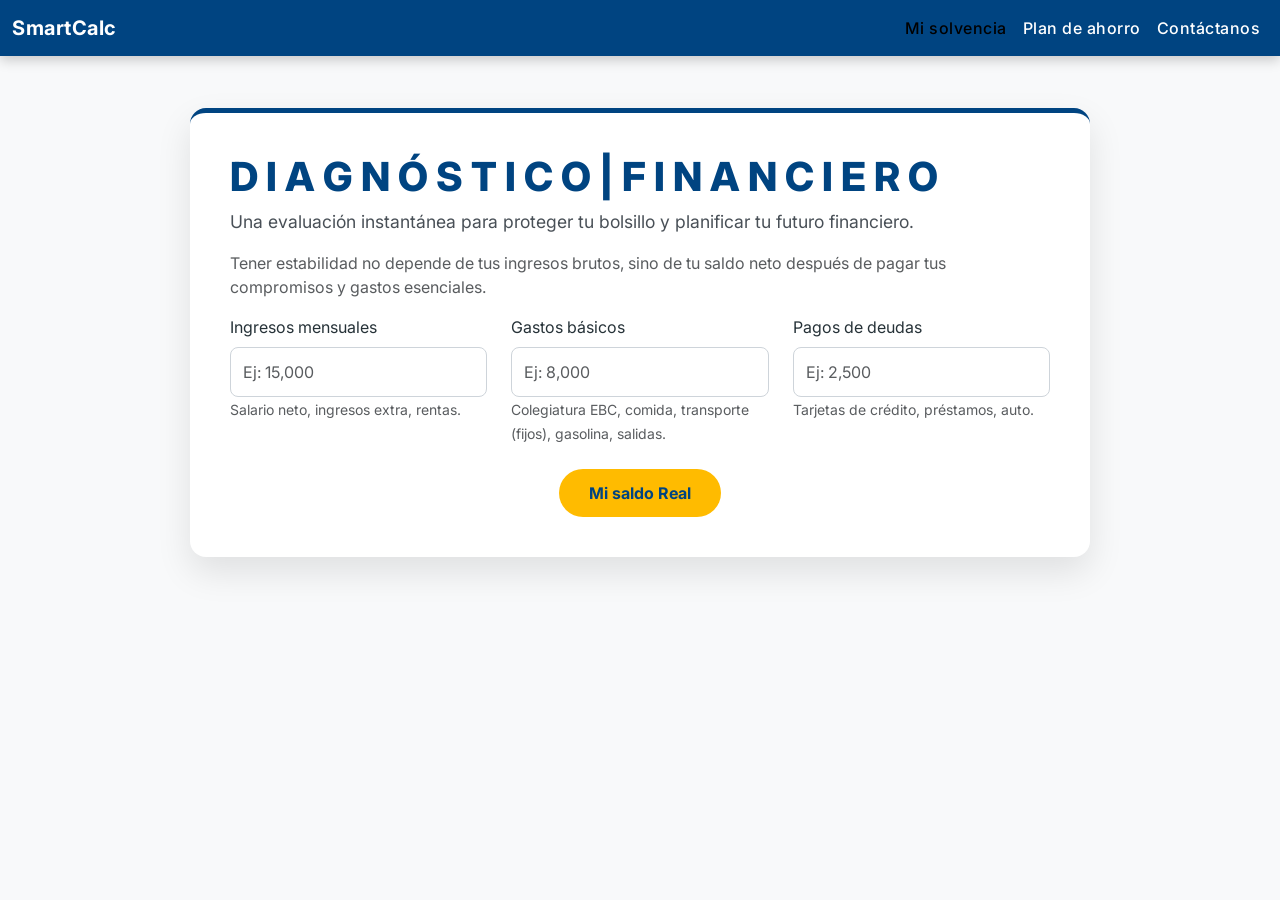
==== index.html @ a0facb68 "Entregable3 Update1 Calculadora Regina Soto 16 oct" ====
<!DOCTYPE html>
<html lang="es">
<head>
    <meta charset="UTF-8">
<meta name="description" content="Calculadora para evaluar el estado financiero de una persona">
<meta name="keywords" content="Presupuesto, Finanzas, Salario, Gastos, Ahorro">
<meta name="author" content="Regina Soto">
<meta name="viewport" content="width=device-width, initial-scale=1.0">

<!-- ENLACE EXTERNO PARA CONECTARSE CON EL CSS UTILIZANDO BOOSTRAP -->
<link href="https://cdn.jsdelivr.net/npm/bootstrap@5.3.8/dist/css/bootstrap.min.css" rel="stylesheet">

<link href="https://fonts.googleapis.com/css2?family=Inter:wght@300;400;600;700&amp;display=swap" rel="stylesheet">

<!-- ENLACE AL STYLE.CSS PARA APLICAR ESTILOS PERSONALIZADOS -->
 <link rel="stylesheet" href="style.css">
<title> Calculadora | FinDigita</title>

</head>

<!-- INICIA EL CUERPO DE LA PÁGINA -->
<body>
<nav class="navbar navbar-expand-lg navbar-custom fixed-top">
        <div class="container-fluid">
            <!-- Marca de la Aplicación -->
            <a class="navbar-brand" href="#">SmartCalc</a> <!-- aquí 
            vamos agregar un logo -->
            
            <!-- Botón de Toggler: Ahora abre el Offcanvas en móvil -->
            <button class="navbar-toggler" type="button" data-bs-toggle="offcanvas" data-bs-target="#offcanvasMenu" aria-controls="offcanvasMenu" aria-label="Toggle navigation">
                <span class="navbar-toggler-icon"></span>
            </button>
            
            <!-- Menú de Desktop: Solo visible cuando el navbar está expandido (>= lg) -->
            <div class="collapse navbar-collapse" id="navbarNavDesktop">
                <ul class="navbar-nav ms-auto">
                    <li class="nav-item">
                        <a class="nav-link active" aria-current="page" href="#calculadora">Mi solvencia</a>
                    </li>
                    <li class="nav-item">
                        <a class="nav-link" href="index1.html">Plan de ahorro</a>
                    </li>
                    <li class="nav-item">
                        <a class="nav-link" href="#contacto">Contáctanos</a>
                    </li>
                </ul>
            </div>
        </div>
    </nav>

<!-- MENÚ DE OFFCANVAS PARA CUANDO LA PANTALLA SEA PEQUEÑA SE DESPLIEGUE EN EL LATERAL-->
<div class="offcanvas offcanvas-end" tabindex="-1" id="offcanvasMenu" aria-labelledby="offcanvasMenuLabel">
      <div class="offcanvas-header"> <!-- Estilos aplicados en styles.css -->
        <h5 class="offcanvas-title" id="offcanvasMenuLabel">Finanzas</h5>
        <!-- btn-close-white se usa para que el ícono de cierre sea blanco sobre fondo azul -->
        <button type="button" class="btn-close btn-close-white" data-bs-dismiss="offcanvas" aria-label="Close"></button>
      </div>
      <div class="offcanvas-body">
        <ul class="navbar-nav justify-content-end flex-grow-1 pe-3">
            <!-- Los links se cierran automáticamente al hacer click (data-bs-dismiss) -->
            <li class="nav-item">
                <a class="nav-link active" aria-current="page" href="#calculadora" data-bs-dismiss="offcanvas">Mi Balance</a>
            </li>
            <li class="nav-item">
                </li><li class="nav-item"><a class="nav-link" href="index1.html">¿Qué es 50/30/20?</a></li>
            
            <li class="nav-item">
                <a class="nav-link" href="#contacto" data-bs-dismiss="offcanvas">¿Dudas?</a>
            </li>
        </ul>
      </div>
    </div>

<!-- SECCIÓN PRINCIPAL DE LA CALCULADORA -->

<div class="container my-5" id="calculadora">
        <div class="calculator-card">
            <h1 class="title">D I A G N Ó S T I C O | F I N A N C I E R O</h1>
            <p class="subtitle">Una evaluación instantánea para proteger tu bolsillo y planificar tu futuro financiero. </p>
            <p class="subtitle-description text-muted">Tener estabilidad no depende de tus ingresos brutos, sino de tu saldo neto después de pagar tus compromisos y gastos esenciales. </p>
            
            <div class="row g-4">
                <!-- Inputs adaptados a Finanzas Personales -->
                <!-- Sistema de Rejilla: Se adapta a Móvil, Tablet y Desktop -->
                <div class="col-12 col-md-6 col-lg-4">
                    <label for="monthlyIncome" class="form-label">Ingresos mensuales</label>
                    <input type="number" class="form-control" id="monthlyIncome" placeholder="Ej: 15,000" min="0">
                    <small class="text-muted">Salario neto, ingresos extra, rentas.</small>
                </div>
                
                <div class="col-12 col-md-6 col-lg-4">
                    <label for="livingExpenses" class="form-label">Gastos básicos</label>
                    <input type="number" class="form-control" id="livingExpenses" placeholder="Ej: 8,000" min="0">
                    <small class="text-muted">Colegiatura EBC, comida, transporte (fijos), gasolina, salidas.</small>
                </div>
                
                <div class="col-12 col-md-6 col-lg-4">
                    <label for="debtPayments" class="form-label">Pagos de deudas</label>
                    <input type="number" class="form-control" id="debtPayments" placeholder="Ej: 2,500" min="0">
                    <small class="text-muted">Tarjetas de crédito, préstamos, auto.</small>
                </div>


                <!-- Botón de Acción -->
                <div class="col-12 mt-4 text-center">
                    <button class="btn btn-calculate" onclick="calculatePersonalSolvency()">
                        Mi saldo Real
                    </button>
                </div>
            </div>


            <!-- Resultado Visual (El Semáforo Financiero) -->
            <div id="resultContainer" class="d-none">
                <h3 class="title"> Mi saldo Real</h3>
                <div id="resultValue" class="display-4 fw-bold my-2">--</div>
                <div id="resultAnalysis" class="fw-semibold mt-3">Ingresa tus datos para calcular.</div>
                
                <!-- Barra de progreso visual para el nivel de endeudamiento -->
                <div class="progress mt-4" style="height: 25px;">
                    <div id="debtProgressBar" class="progress-bar progress-bar-striped progress-bar-animated" role="progressbar" style="width: 0%" aria-valuenow="0" aria-valuemin="0" aria-valuemax="100">Nivel de Deuda</div>
                </div>
                <small class="text-muted d-block mt-2">Porcentaje de tus ingresos comprometidos en deuda.</small>
            </div>
        </div>
    </div>
<!-- Enlace del JS del boostrap-->
    <script src="https://cdn.jsdelivr.net/npm/bootstrap@5.3.8/dist/js/bootstrap.bundle.min.js"></script>



</body>
</html>
---- style.css ----
/* ========================================= */
/* === ESTILOS PERSONALIZADOS Y MEDIA QUERIES === */
/* ========================================= */
:root {
    --color-primary: #004481; /* Azul corporativo */
    --color-accent: #ffbb00; /* Amarillo/Naranja de énfasis */
    --color-dark: #263238;
    --color-success: #28a745; /* Verde claro para "good" */
    --color-warning: #fd7e14; /* Naranja para "warning" */
    --color-danger: #dc3545; /* Rojo para "danger" */
    --color-bg: #f8f9fa; /* Fondo muy neutro y limpio */
}


body {
    font-family: 'Inter', sans-serif;
    background-color: var(--color-bg);
    color: var(--color-dark);
    padding-top: 60px;
}


/* Navbar personalizado */
.navbar-custom {
    background-color: var(--color-primary);
    box-shadow: 0 4px 12px rgba(0, 0, 0, 0.2);
}
.navbar-custom .nav-link, .navbar-custom .navbar-brand {
    color: #ffffff;
    font-weight: 500;
    letter-spacing: 0.5px;
}
.navbar-custom .nav-link:hover {
    color: var(--color-accent);
}
.navbar-custom .navbar-brand {
    font-weight: 700;
}


/* Tarjeta Principal */
.calculator-card {
    background-color: #ffffff;
    border-radius: 16px;
    box-shadow: 0 15px 35px rgba(0, 0, 0, 0.1);
    padding: 40px;
    margin: 40px auto;
    max-width: 900px;
    border-top: 5px solid var(--color-primary); /* Línea azul corporativa */
}


.title {
    color: var(--color-primary);
    font-weight: 800;
}


.subtitle {
    font-size: 1.1rem;
    color: #495057;
}


.form-control {
    border-radius: 8px;
    padding: 12px;
    border: 1px solid #ced4da;
    transition: border-color 0.3s;
}
.form-control:focus {
    border-color: var(--color-primary);
    box-shadow: 0 0 0 0.2rem rgba(0, 68, 129, 0.25);
}


/* Botón llamativo (usando el color de acento) */
.btn-calculate {
    background-color: var(--color-accent);
    color: var(--color-primary); /* Texto azul sobre fondo amarillo */
    font-weight: 700;
    padding: 12px 30px;
    border-radius: 50px;
    border: none;
    transition: transform 0.2s, box-shadow 0.2s;
}
.btn-calculate:hover {
    background-color: #ffd24d; /* Un tono un poco más claro al hacer hover */
    color: var(--color-primary);
    transform: translateY(-2px);
    box-shadow: 0 5px 15px rgba(255, 187, 0, 0.4);
}


/* Contenedor de Resultados */
#resultContainer {
    margin-top: 35px;
    padding: 30px;
    border-radius: 12px;
    text-align: center;
    background-color: #e9ecef; /* Fondo de resultado ligeramente gris */
    border: 1px solid #dee2e6;
}


/* Colores de estado para el resultado */
.text-excellent { color: var(--color-success); }
.text-warning { color: var(--color-warning); }
.text-danger { color: var(--color-danger); }


/* MEDIA QUERIES PARA ADAPTABILIDAD */
@media (max-width: 768px) {
    .calculator-card {
        padding: 20px;
        margin: 20px 10px;
    }
    .subtitle-description {
        display: none; /* Ocultar descripción larga en móvil */
    }
    .display-4 {
        font-size: 2rem; /* Texto más pequeño en móvil */
    }
}
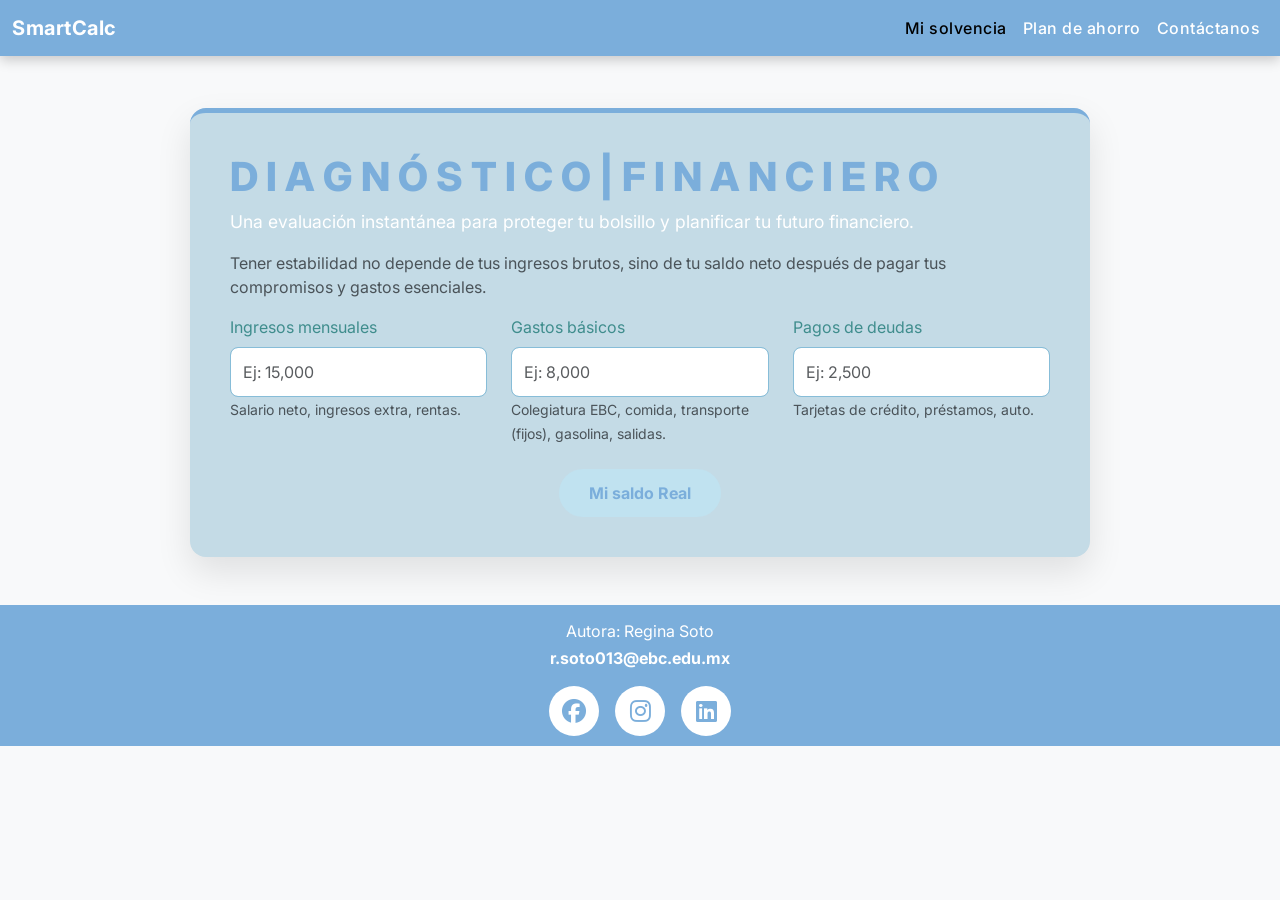
==== commit af64abd1: "Entregbable 3- Calculador FinDigita 19 oct" ====
--- a/index.html
+++ b/index.html
@@ -9,6 +9,9 @@
 
 <!-- ENLACE EXTERNO PARA CONECTARSE CON EL CSS UTILIZANDO BOOSTRAP -->
 <link href="https://cdn.jsdelivr.net/npm/bootstrap@5.3.8/dist/css/bootstrap.min.css" rel="stylesheet">
+
+ <!-- Iconos (FontAwesome) para ilustrar las categorías -->
+    <link rel="stylesheet" href="https://cdnjs.cloudflare.com/ajax/libs/font-awesome/6.4.0/css/all.min.css">
 
 <link href="https://fonts.googleapis.com/css2?family=Inter:wght@300;400;600;700&amp;display=swap" rel="stylesheet">
 
@@ -124,10 +127,25 @@
             </div>
         </div>
     </div>
+
+    <footer id="main-footer">
+    <p id="autor">Autora: Regina Soto</p>
+  <p id="correo"><a href="r.soto013@ebc.edu.mx">r.soto013@ebc.edu.mx</a></p>
+     <div class="social"> 
+   <a href="#" ><i class="fab fa-facebook"> </i> 
+    <a href="#" ><i class="fab fa-instagram"> </i> 
+      <a href="#" ><i class="fab fa-linkedin"> </i>
+  </a>
+  
+    
+       </div>
+       
+    </footer>
 <!-- Enlace del JS del boostrap-->
     <script src="https://cdn.jsdelivr.net/npm/bootstrap@5.3.8/dist/js/bootstrap.bundle.min.js"></script>
 
-
+<!-- ENLACE DEL JS DE LA CALCULADORA -->
+    <script src="script.js"></script>
 
 </body>
 </html>
--- a/style.css
+++ b/style.css
@@ -2,11 +2,11 @@
 /* === ESTILOS PERSONALIZADOS Y MEDIA QUERIES === */
 /* ========================================= */
 :root {
-    --color-primary: #004481; /* Azul corporativo */
-    --color-accent: #ffbb00; /* Amarillo/Naranja de énfasis */
-    --color-dark: #263238;
-    --color-success: #28a745; /* Verde claro para "good" */
-    --color-warning: #fd7e14; /* Naranja para "warning" */
+    --color-primary: #7baedb; /* Azul corporativo */
+    --color-accent: #c0e2f0; /* Amarillo/Naranja de énfasis */
+    --color-dark: #3f8d8d;
+    --color-success: #3ea93a; /* Verde claro para "good" */
+    --color-warning: #eb9249; /* Naranja para "warning" */
     --color-danger: #dc3545; /* Rojo para "danger" */
     --color-bg: #f8f9fa; /* Fondo muy neutro y limpio */
 }
@@ -40,7 +40,7 @@
 
 /* Tarjeta Principal */
 .calculator-card {
-    background-color: #ffffff;
+    background-color: #c4dbe6;
     border-radius: 16px;
     box-shadow: 0 15px 35px rgba(0, 0, 0, 0.1);
     padding: 40px;
@@ -58,19 +58,19 @@
 
 .subtitle {
     font-size: 1.1rem;
-    color: #495057;
+    color: #ffffff;
 }
 
 
 .form-control {
     border-radius: 8px;
     padding: 12px;
-    border: 1px solid #ced4da;
+    border: 1px solid #87bdd8;
     transition: border-color 0.3s;
 }
 .form-control:focus {
     border-color: var(--color-primary);
-    box-shadow: 0 0 0 0.2rem rgba(0, 68, 129, 0.25);
+    box-shadow: 0 0 0 0.2rem rgba(0, 40, 75, 0.25);
 }
 
 
@@ -85,10 +85,10 @@
     transition: transform 0.2s, box-shadow 0.2s;
 }
 .btn-calculate:hover {
-    background-color: #ffd24d; /* Un tono un poco más claro al hacer hover */
+    background-color: #8ab5c8; /* Un tono un poco más claro al hacer hover */
     color: var(--color-primary);
     transform: translateY(-2px);
-    box-shadow: 0 5px 15px rgba(255, 187, 0, 0.4);
+    box-shadow: 0 5px 15px rgba(9, 66, 226, 0.4);
 }
 
 
@@ -98,8 +98,8 @@
     padding: 30px;
     border-radius: 12px;
     text-align: center;
-    background-color: #e9ecef; /* Fondo de resultado ligeramente gris */
-    border: 1px solid #dee2e6;
+    background-color: #ffffff; /* Fondo de resultado ligeramente gris */
+    border: 1px solid #092642;
 }
 
 
@@ -121,4 +121,50 @@
     .display-4 {
         font-size: 2rem; /* Texto más pequeño en móvil */
     }
+}
+
+#main-footer {
+  background: var(--color-primary);
+  color:white;
+  text-align:center;
+  padding: 10px;
+  margin-top:auto;
+}
+
+
+footer a {
+    color: #ffffff; 
+    text-decoration: none; /*  quita el subrayado si no te gusta */
+    font-weight: bold; /* Opcional; /*lo hace un poco más gordito para leerse mejor */
+}
+
+
+#autor{
+  margin: 0.2rem;
+  color:white;
+  text-decoration: none;
+}
+
+
+
+
+.social {
+  display: flex;
+  gap: 1rem;
+  justify-content: center;
+  margin-top: 1rem;
+}
+
+
+.social a {
+  display: inline-flex;
+  align-items: center;
+  justify-content: center;
+  width: 50px;
+  height: 50px;
+  background: #ffffff;
+  color: var(--color-primary);
+  border-radius: 50%;
+  text-decoration: none;
+  font-size: 1.5rem;
 }
